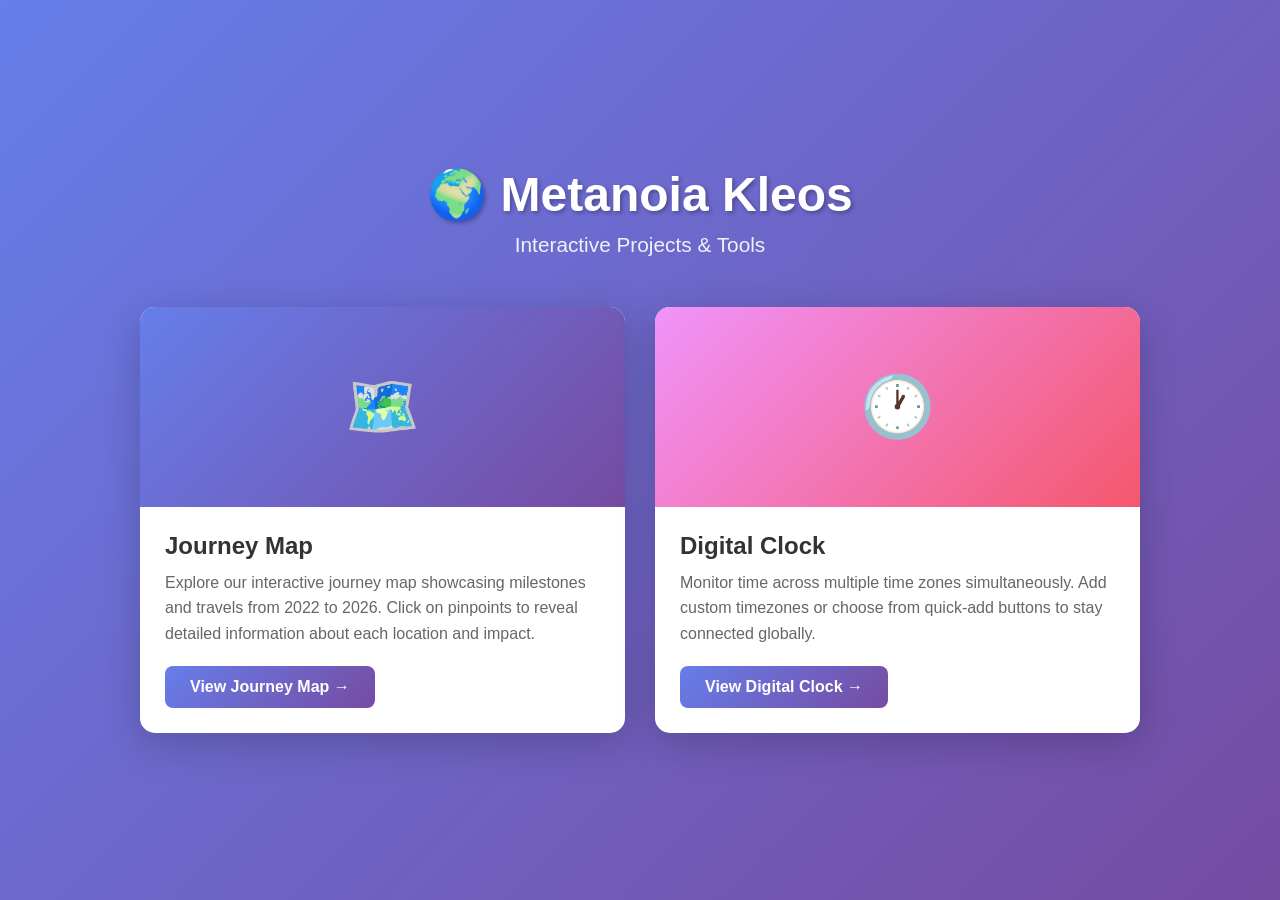
==== home.html @ 07f39b40 "Add complete journey map files with styles, scripts, and data" ====
<!DOCTYPE html>
<html lang="en">
<head>
    <meta charset="UTF-8">
    <meta name="viewport" content="width=device-width, initial-scale=1.0">
    <title>Metanoia Kleos - Projects Hub</title>
    <style>
        * {
            margin: 0;
            padding: 0;
            box-sizing: border-box;
        }

        body {
            font-family: 'Segoe UI', Tahoma, Geneva, Verdana, sans-serif;
            background: linear-gradient(135deg, #667eea 0%, #764ba2 100%);
            min-height: 100vh;
            display: flex;
            align-items: center;
            justify-content: center;
            padding: 20px;
        }

        .container {
            max-width: 1000px;
            width: 100%;
        }

        header {
            text-align: center;
            color: white;
            margin-bottom: 50px;
        }

        header h1 {
            font-size: 3em;
            margin-bottom: 10px;
            text-shadow: 2px 2px 4px rgba(0, 0, 0, 0.3);
        }

        header p {
            font-size: 1.3em;
            opacity: 0.9;
        }

        .projects {
            display: grid;
            grid-template-columns: repeat(auto-fit, minmax(300px, 1fr));
            gap: 30px;
        }

        .project-card {
            background: white;
            border-radius: 15px;
            overflow: hidden;
            box-shadow: 0 10px 40px rgba(0, 0, 0, 0.2);
            transition: transform 0.3s, box-shadow 0.3s;
            cursor: pointer;
        }

        .project-card:hover {
            transform: translateY(-10px);
            box-shadow: 0 15px 50px rgba(0, 0, 0, 0.3);
        }

        .project-image {
            width: 100%;
            height: 200px;
            background: linear-gradient(135deg, #667eea 0%, #764ba2 100%);
            display: flex;
            align-items: center;
            justify-content: center;
            font-size: 60px;
        }

        .project-image.map {
            background: linear-gradient(135deg, #667eea 0%, #764ba2 100%);
        }

        .project-image.clock {
            background: linear-gradient(135deg, #f093fb 0%, #f5576c 100%);
        }

        .project-content {
            padding: 25px;
        }

        .project-content h2 {
            color: #333;
            margin-bottom: 10px;
            font-size: 1.5em;
        }

        .project-content p {
            color: #666;
            line-height: 1.6;
            margin-bottom: 20px;
        }

        .project-link {
            display: inline-block;
            background: linear-gradient(135deg, #667eea 0%, #764ba2 100%);
            color: white;
            padding: 12px 25px;
            border-radius: 8px;
            text-decoration: none;
            font-weight: bold;
            transition: transform 0.2s;
        }

        .project-link:hover {
            transform: scale(1.05);
        }

        @media (max-width: 768px) {
            header h1 {
                font-size: 2em;
            }

            header p {
                font-size: 1em;
            }

            .projects {
                grid-template-columns: 1fr;
                gap: 20px;
            }
        }
    </style>
</head>
<body>
    <div class="container">
        <header>
            <h1>🌍 Metanoia Kleos</h1>
            <p>Interactive Projects & Tools</p>
        </header>

        <div class="projects">
            <!-- Journey Map Project -->
            <div class="project-card">
                <div class="project-image map">🗺️</div>
                <div class="project-content">
                    <h2>Journey Map</h2>
                    <p>Explore our interactive journey map showcasing milestones and travels from 2022 to 2026. Click on pinpoints to reveal detailed information about each location and impact.</p>
                    <a href="index.html" class="project-link">View Journey Map →</a>
                </div>
            </div>

            <!-- Digital Clock Project -->
            <div class="project-card">
                <div class="project-image clock">🕐</div>
                <div class="project-content">
                    <h2>Digital Clock</h2>
                    <p>Monitor time across multiple time zones simultaneously. Add custom timezones or choose from quick-add buttons to stay connected globally.</p>
                    <a href="clock.html" class="project-link">View Digital Clock →</a>
                </div>
            </div>
        </div>
    </div>
</body>
</html>
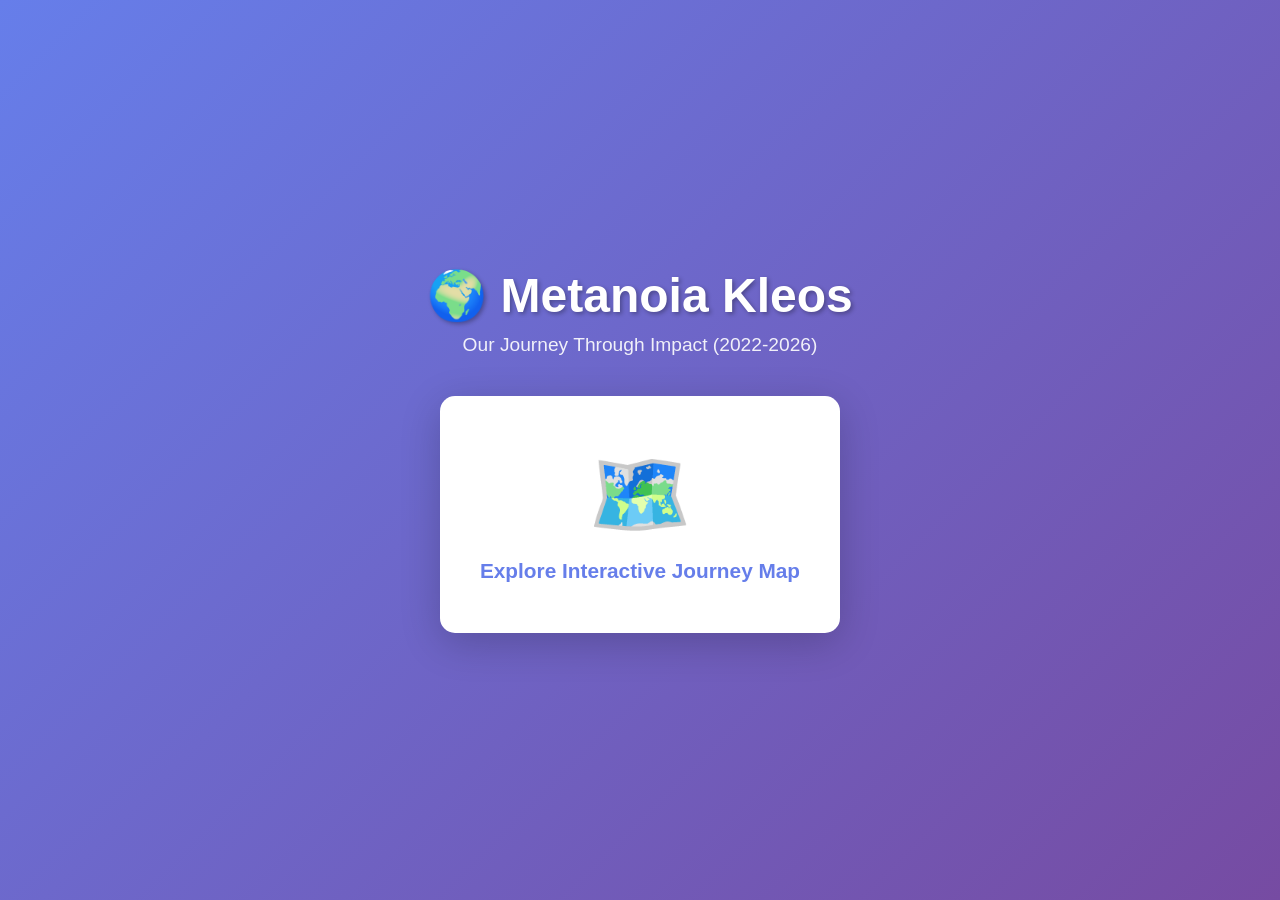
==== commit 365be973: "Remove digital clock files and update to journey map only" ====
--- a/home.html
+++ b/home.html
@@ -3,7 +3,7 @@
 <head>
     <meta charset="UTF-8">
     <meta name="viewport" content="width=device-width, initial-scale=1.0">
-    <title>Metanoia Kleos - Projects Hub</title>
+    <title>Metanoia Kleos - Interactive Journey Map</title>
     <style>
         * {
             margin: 0;
@@ -22,14 +22,14 @@
         }
 
         .container {
-            max-width: 1000px;
+            max-width: 600px;
             width: 100%;
+            text-align: center;
         }
 
         header {
-            text-align: center;
             color: white;
-            margin-bottom: 50px;
+            margin-bottom: 40px;
         }
 
         header h1 {
@@ -39,77 +39,34 @@
         }
 
         header p {
-            font-size: 1.3em;
+            font-size: 1.2em;
             opacity: 0.9;
         }
 
-        .projects {
-            display: grid;
-            grid-template-columns: repeat(auto-fit, minmax(300px, 1fr));
-            gap: 30px;
+        .main-button {
+            background: white;
+            border: none;
+            border-radius: 15px;
+            padding: 50px 40px;
+            font-size: 1.3em;
+            cursor: pointer;
+            box-shadow: 0 10px 40px rgba(0, 0, 0, 0.2);
+            transition: transform 0.3s, box-shadow 0.3s;
+            text-decoration: none;
+            display: inline-block;
+            color: #667eea;
+            font-weight: bold;
         }
 
-        .project-card {
-            background: white;
-            border-radius: 15px;
-            overflow: hidden;
-            box-shadow: 0 10px 40px rgba(0, 0, 0, 0.2);
-            transition: transform 0.3s, box-shadow 0.3s;
-            cursor: pointer;
-        }
-
-        .project-card:hover {
+        .main-button:hover {
             transform: translateY(-10px);
             box-shadow: 0 15px 50px rgba(0, 0, 0, 0.3);
         }
 
-        .project-image {
-            width: 100%;
-            height: 200px;
-            background: linear-gradient(135deg, #667eea 0%, #764ba2 100%);
-            display: flex;
-            align-items: center;
-            justify-content: center;
-            font-size: 60px;
-        }
-
-        .project-image.map {
-            background: linear-gradient(135deg, #667eea 0%, #764ba2 100%);
-        }
-
-        .project-image.clock {
-            background: linear-gradient(135deg, #f093fb 0%, #f5576c 100%);
-        }
-
-        .project-content {
-            padding: 25px;
-        }
-
-        .project-content h2 {
-            color: #333;
-            margin-bottom: 10px;
-            font-size: 1.5em;
-        }
-
-        .project-content p {
-            color: #666;
-            line-height: 1.6;
-            margin-bottom: 20px;
-        }
-
-        .project-link {
-            display: inline-block;
-            background: linear-gradient(135deg, #667eea 0%, #764ba2 100%);
-            color: white;
-            padding: 12px 25px;
-            border-radius: 8px;
-            text-decoration: none;
-            font-weight: bold;
-            transition: transform 0.2s;
-        }
-
-        .project-link:hover {
-            transform: scale(1.05);
+        .emoji {
+            font-size: 4em;
+            margin-bottom: 15px;
+            display: block;
         }
 
         @media (max-width: 768px) {
@@ -117,13 +74,9 @@
                 font-size: 2em;
             }
 
-            header p {
-                font-size: 1em;
-            }
-
-            .projects {
-                grid-template-columns: 1fr;
-                gap: 20px;
+            .main-button {
+                padding: 40px 30px;
+                font-size: 1.1em;
             }
         }
     </style>
@@ -132,30 +85,13 @@
     <div class="container">
         <header>
             <h1>🌍 Metanoia Kleos</h1>
-            <p>Interactive Projects & Tools</p>
+            <p>Our Journey Through Impact (2022-2026)</p>
         </header>
 
-        <div class="projects">
-            <!-- Journey Map Project -->
-            <div class="project-card">
-                <div class="project-image map">🗺️</div>
-                <div class="project-content">
-                    <h2>Journey Map</h2>
-                    <p>Explore our interactive journey map showcasing milestones and travels from 2022 to 2026. Click on pinpoints to reveal detailed information about each location and impact.</p>
-                    <a href="index.html" class="project-link">View Journey Map →</a>
-                </div>
-            </div>
-
-            <!-- Digital Clock Project -->
-            <div class="project-card">
-                <div class="project-image clock">🕐</div>
-                <div class="project-content">
-                    <h2>Digital Clock</h2>
-                    <p>Monitor time across multiple time zones simultaneously. Add custom timezones or choose from quick-add buttons to stay connected globally.</p>
-                    <a href="clock.html" class="project-link">View Digital Clock →</a>
-                </div>
-            </div>
-        </div>
+        <a href="index.html" class="main-button">
+            <span class="emoji">🗺️</span>
+            Explore Interactive Journey Map
+        </a>
     </div>
 </body>
-</html>
+</html>
